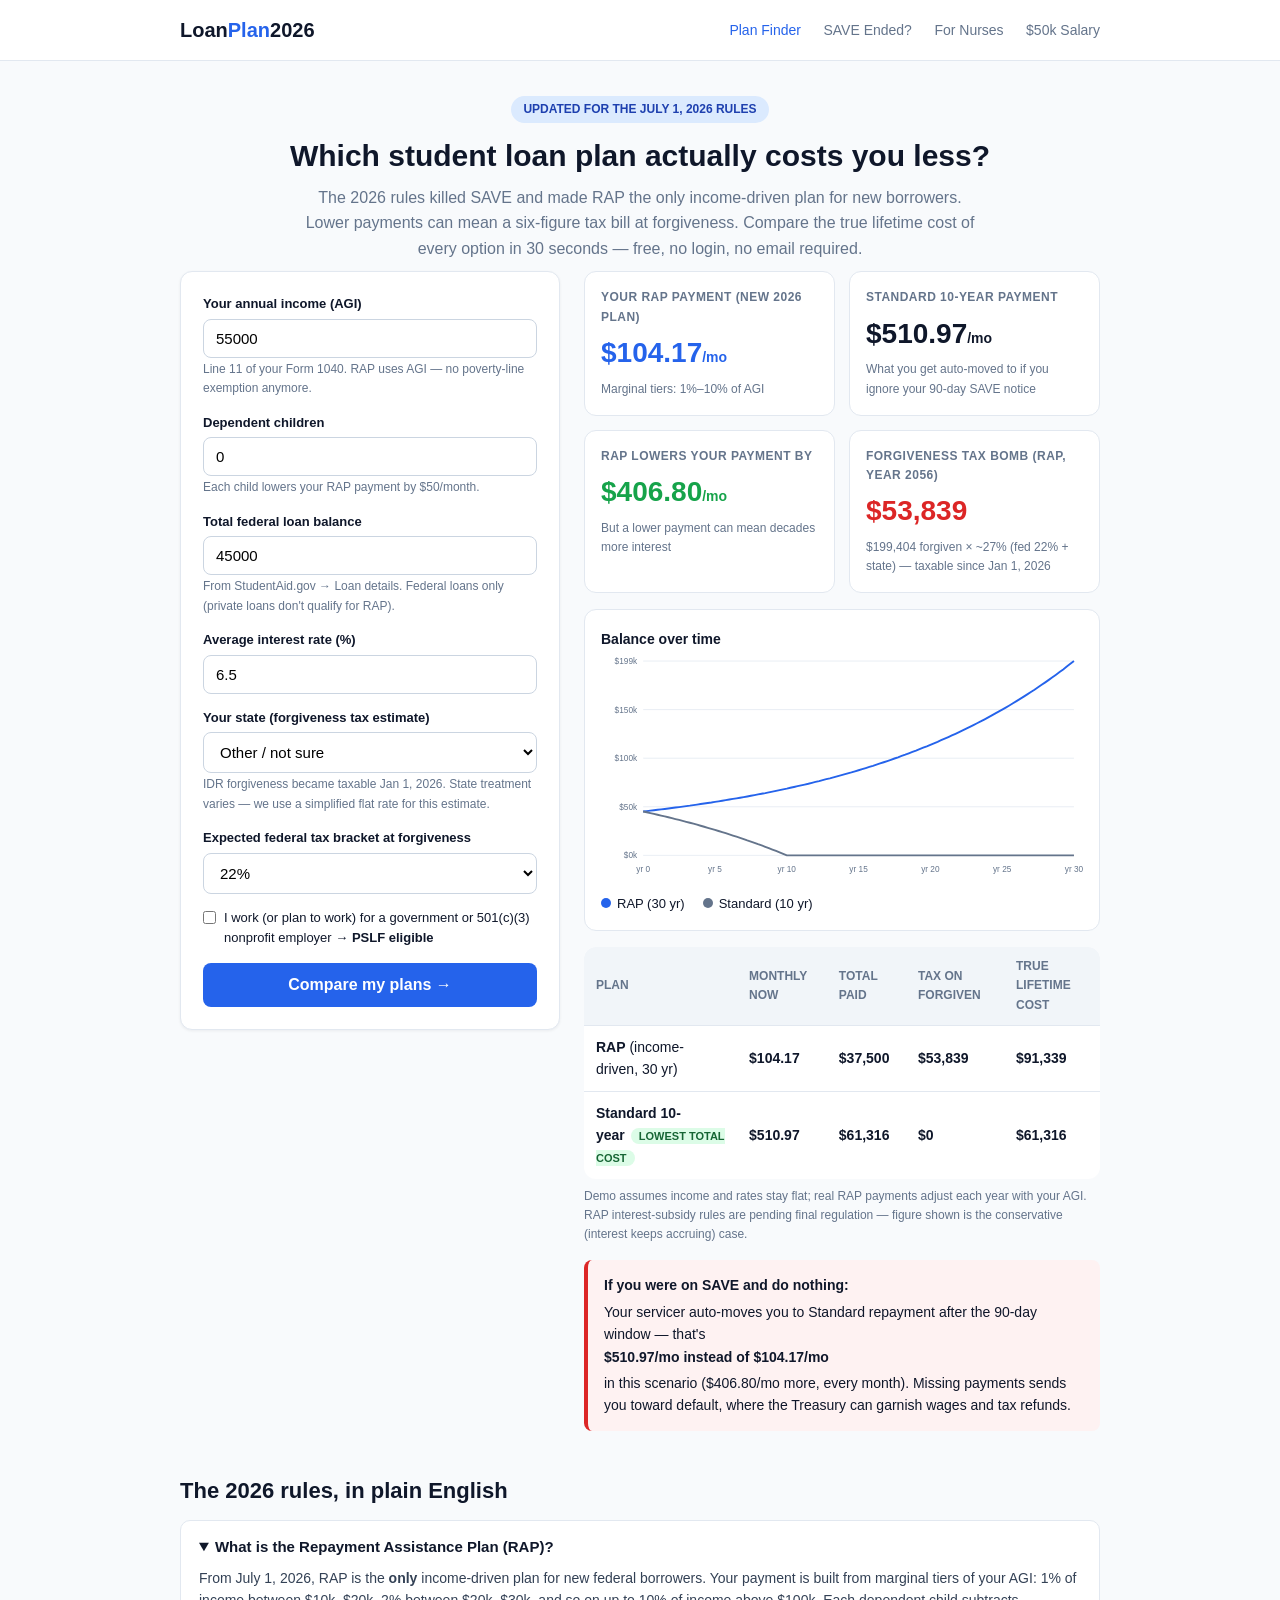
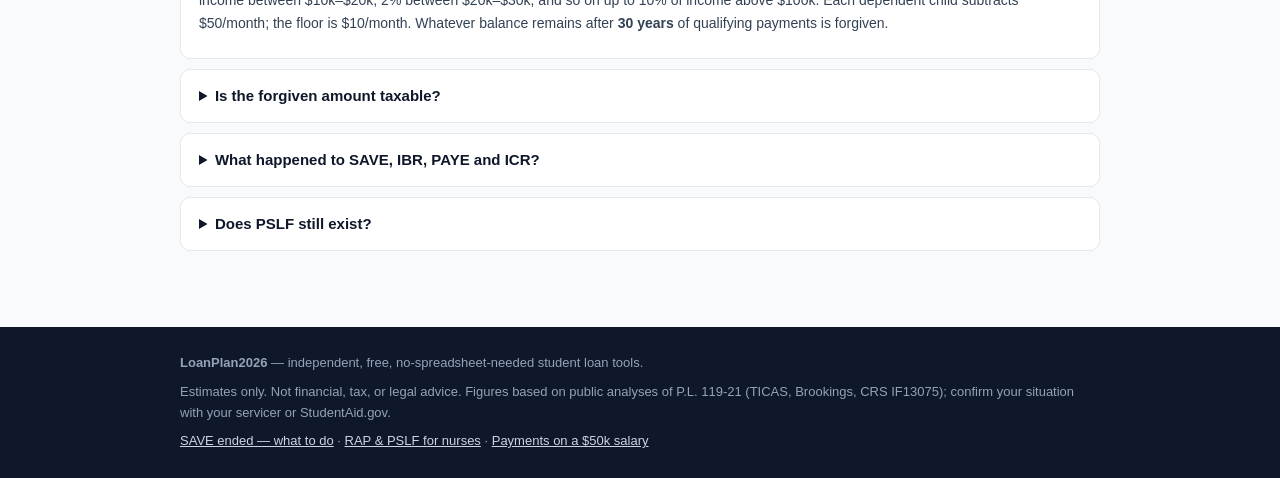
==== student-loans/index.html @ acb49d9b "Restructure finance vertical: tools under /student-loans/, add root hub Prepares the repo as a multi" ====
<!DOCTYPE html>
<html lang="en">
<head>
<meta charset="UTF-8">
<meta name="viewport" content="width=device-width, initial-scale=1.0">
<title>Student Loan Repayment Plan Finder 2026 — RAP vs Standard vs PSLF Calculator</title>
<meta name="description" content="Free calculator: compare the new Repayment Assistance Plan (RAP), Standard 10-year, and PSLF under the July 2026 rules. See your monthly payment, lifetime cost, and the forgiveness tax bomb before your 90-day window closes.">
<link rel="icon" href="data:,">
<link rel="stylesheet" href="style.css">
<script type="application/ld+json">
{
  "@context": "https://schema.org",
  "@type": "FAQPage",
  "mainEntity": [
    {
      "@type": "Question",
      "name": "What is the Repayment Assistance Plan (RAP)?",
      "acceptedAnswer": { "@type": "Answer", "text": "RAP is the only income-driven repayment plan available to new federal student loan borrowers from July 1, 2026. Payments are calculated on marginal tiers of 1% to 10% of your adjusted gross income, minus $50 per month per dependent child, with a $10 minimum. Remaining balances are forgiven after 30 years." }
    },
    {
      "@type": "Question",
      "name": "Is student loan forgiveness still tax-free?",
      "acceptedAnswer": { "@type": "Answer", "text": "No, except for PSLF. Since January 1, 2026, amounts forgiven under income-driven plans like RAP count as taxable income. Forgiveness under Public Service Loan Forgiveness remains federally tax-free." }
    },
    {
      "@type": "Question",
      "name": "What happens to SAVE plan borrowers?",
      "acceptedAnswer": { "@type": "Answer", "text": "The SAVE plan ended July 1, 2026. Borrowers get a 90-day window after servicer notification to pick a new plan; anyone who does not choose is automatically moved to Standard repayment, which usually means a much higher monthly payment." }
    }
  ]
}
</script>
</head>
<body>

<header class="site">
  <div class="container">
    <a class="logo" href="index.html">Loan<span>Plan</span>2026</a>
    <nav class="site">
      <a href="index.html" class="active">Plan Finder</a>
      <a href="save-transition.html">SAVE Ended?</a>
      <a href="nurses.html">For Nurses</a>
      <a href="income-50k.html">$50k Salary</a>
    </nav>
  </div>
</header>

<div class="container">
</div>

<div class="container hero">
  <div class="badge">UPDATED FOR THE JULY 1, 2026 RULES</div>
  <h1>Which student loan plan actually costs you less?</h1>
  <p class="sub">The 2026 rules killed SAVE and made RAP the only income-driven plan for new borrowers. Lower payments can mean a six-figure tax bill at forgiveness. Compare the true lifetime cost of every option in 30 seconds — free, no login, no email required.</p>
</div>

<main class="container">
  <div class="calc-wrap">

    <!-- ============ INPUT FORM ============ -->
    <div class="card">
      <form id="calc-form" data-defaults='{"agi":55000,"children":0,"balance":45000,"rate":6.5}'>
        <div class="field">
          <label for="agi">Your annual income (AGI)</label>
          <input type="number" id="agi" name="agi" min="0" step="1" value="55000" required>
          <div class="hint">Line 11 of your Form 1040. RAP uses AGI — no poverty-line exemption anymore.</div>
        </div>
        <div class="field">
          <label for="children">Dependent children</label>
          <input type="number" id="children" name="children" min="0" max="10" value="0">
          <div class="hint">Each child lowers your RAP payment by $50/month.</div>
        </div>
        <div class="field">
          <label for="balance">Total federal loan balance</label>
          <input type="number" id="balance" name="balance" min="0" step="1" value="45000" required>
          <div class="hint">From StudentAid.gov → Loan details. Federal loans only (private loans don't qualify for RAP).</div>
        </div>
        <div class="field">
          <label for="rate">Average interest rate (%)</label>
          <input type="number" id="rate" name="rate" min="0" max="15" step="0.01" value="6.5">
        </div>
        <div class="field">
          <label for="state">Your state (forgiveness tax estimate)</label>
          <select id="state" name="state">
            <option value="CA">California</option>
            <option value="NY">New York</option>
            <option value="MA">Massachusetts</option>
            <option value="IL">Illinois</option>
            <option value="PA">Pennsylvania</option>
            <option value="OH">Ohio</option>
            <option value="GA">Georgia</option>
            <option value="TX">Texas (no income tax)</option>
            <option value="FL">Florida (no income tax)</option>
            <option value="WA">Washington (no income tax)</option>
            <option value="TN">Tennessee (no income tax)</option>
            <option value="OTHER" selected>Other / not sure</option>
          </select>
          <div class="hint">IDR forgiveness became taxable Jan 1, 2026. State treatment varies — we use a simplified flat rate for this estimate.</div>
        </div>
        <div class="field">
          <label for="fedTax">Expected federal tax bracket at forgiveness</label>
          <select id="fedTax" name="fedTax">
            <option value="12">12%</option>
            <option value="22" selected>22%</option>
            <option value="24">24%</option>
            <option value="32">32%</option>
          </select>
        </div>
        <div class="checkline">
          <input type="checkbox" id="pslf" name="pslf">
          <label for="pslf">I work (or plan to work) for a government or 501(c)(3) nonprofit employer → <b>PSLF eligible</b></label>
        </div>
        <button type="submit" class="primary">Compare my plans →</button>
</form>
    </div>

    <!-- ============ RESULTS ============ -->
    <div id="results">
      <div id="cards" class="result-grid"></div>
      <div class="chart-box">
        <b style="font-size:14px">Balance over time</b>
        <div id="chart"></div>
        <div id="legend" class="legend"></div>
      </div>
      <div id="compare-table"></div>
      <div id="do-nothing"></div>
</div>
  </div>

  <section class="block faq">
    <h2>The 2026 rules, in plain English</h2>
    <details open>
      <summary>What is the Repayment Assistance Plan (RAP)?</summary>
      <p>From July 1, 2026, RAP is the <b>only</b> income-driven plan for new federal borrowers. Your payment is built from marginal tiers of your AGI: 1% of income between $10k–$20k, 2% between $20k–$30k, and so on up to 10% of income above $100k. Each dependent child subtracts $50/month; the floor is $10/month. Whatever balance remains after <b>30 years</b> of qualifying payments is forgiven.</p>
    </details>
    <details>
      <summary>Is the forgiven amount taxable?</summary>
      <p><b>Yes — this is the trap.</b> The federal tax exclusion for IDR forgiveness expired, and since January 1, 2026 forgiven balances are taxable income. A borrower with $80k forgiven could owe ~$20k+ in tax in the year of forgiveness. <b>PSLF forgiveness remains tax-free</b>, which is why the PSLF track wins for public-service workers. Some states also tax the forgiven amount; our calculator estimates both.</p>
    </details>
    <details>
      <summary>What happened to SAVE, IBR, PAYE and ICR?</summary>
      <p>SAVE ended July 1, 2026. If you were enrolled, your servicer notifies you and you have <b>90 days</b> to choose a new plan — otherwise you are auto-moved to Standard repayment (often 3–5× the RAP payment). Old IBR remains available to existing borrowers; PAYE and ICR sunset by July 1, 2028. New borrowers cannot get any of them.</p>
    </details>
    <details>
      <summary>Does PSLF still exist?</summary>
      <p>Yes. The 120-payment / 10-year structure survives, RAP payments count, and PSLF forgiveness stays tax-free. But the new "Tiered Standard" plan does <b>not</b> count toward PSLF — picking the wrong plan can waste years of progress. See <a href="nurses.html">our guide for nurses</a> for the PSLF-specific math.</p>
    </details>
  </section>

</main>

<footer class="site">
  <div class="container">
    <div><b>LoanPlan2026</b> — independent, free, no-spreadsheet-needed student loan tools.</div>
    <div>Estimates only. Not financial, tax, or legal advice. Figures based on public analyses of P.L. 119-21 (TICAS, Brookings, CRS IF13075); confirm your situation with your servicer or StudentAid.gov.</div>
    <div><a href="save-transition.html">SAVE ended — what to do</a> · <a href="nurses.html">RAP & PSLF for nurses</a> · <a href="income-50k.html">Payments on a $50k salary</a></div>
  </div>
</footer>

<script src="calc.js"></script>
</body>
</html>
---- student-loans/style.css ----
:root {
  --blue: #2563eb;
  --blue-dark: #1e40af;
  --green: #16a34a;
  --red: #dc2626;
  --ink: #0f172a;
  --muted: #64748b;
  --bg: #f8fafc;
  --card: #ffffff;
  --line: #e2e8f0;
}
* { box-sizing: border-box; margin: 0; padding: 0; }
body {
  font-family: -apple-system, BlinkMacSystemFont, "Segoe UI", Roboto, Helvetica, Arial, sans-serif;
  color: var(--ink);
  background: var(--bg);
  line-height: 1.6;
}
a { color: var(--blue); }
.container { max-width: 960px; margin: 0 auto; padding: 0 20px; }

/* ===== Header ===== */
header.site {
  background: var(--card); border-bottom: 1px solid var(--line);
  padding: 14px 0;
}
header.site .container { display: flex; align-items: center; justify-content: space-between; flex-wrap: wrap; gap: 10px; }
.logo { font-size: 20px; font-weight: 800; color: var(--ink); text-decoration: none; }
.logo span { color: var(--blue); }
nav.site a { margin-left: 18px; text-decoration: none; color: var(--muted); font-size: 14px; font-weight: 500; }
nav.site a:hover, nav.site a.active { color: var(--blue); }

/* ===== Hero / content ===== */
.hero { padding: 34px 0 10px; text-align: center; }
.hero h1 { font-size: 30px; line-height: 1.25; margin-bottom: 10px; }
.hero p.sub { color: var(--muted); font-size: 16px; max-width: 680px; margin: 0 auto; }
.badge {
  display: inline-block; background: #dbeafe; color: var(--blue-dark);
  font-size: 12px; font-weight: 700; padding: 4px 12px; border-radius: 999px; margin-bottom: 14px;
}

section.block { padding: 26px 0; }
h2 { font-size: 22px; margin-bottom: 12px; }
h3 { font-size: 17px; margin: 18px 0 8px; }
p { margin-bottom: 10px; }
ul.plain { margin: 8px 0 14px 22px; }
ul.plain li { margin-bottom: 6px; }

/* ===== Calculator ===== */
.calc-wrap { display: grid; grid-template-columns: 380px 1fr; gap: 24px; align-items: start; }
@media (max-width: 860px) { .calc-wrap { grid-template-columns: 1fr; } }
.card {
  background: var(--card); border: 1px solid var(--line); border-radius: 12px;
  padding: 22px; box-shadow: 0 1px 3px rgba(15,23,42,.06);
}
.field { margin-bottom: 14px; }
.field label { display: block; font-size: 13px; font-weight: 600; margin-bottom: 4px; }
.field .hint { font-size: 12px; color: var(--muted); margin-top: 2px; }
.field input[type=number], .field select {
  width: 100%; padding: 10px 12px; border: 1px solid #cbd5e1; border-radius: 8px;
  font-size: 15px; background: #fff;
}
.field input:focus, .field select:focus { outline: 2px solid var(--blue); border-color: transparent; }
.checkline { display: flex; align-items: flex-start; gap: 8px; font-size: 13px; margin-bottom: 14px; }
.checkline input { margin-top: 3px; }
button.primary {
  width: 100%; padding: 13px; background: var(--blue); color: #fff; border: none;
  border-radius: 8px; font-size: 16px; font-weight: 700; cursor: pointer;
}
button.primary:hover { background: var(--blue-dark); }
a.primary {
  display: inline-block; padding: 13px 22px; background: var(--blue); color: #fff;
  border-radius: 8px; font-size: 16px; font-weight: 700; text-decoration: none;
}
a.primary:hover { background: var(--blue-dark); }

/* ===== Results ===== */
.result-grid { display: grid; grid-template-columns: 1fr 1fr; gap: 14px; margin-bottom: 16px; }
@media (max-width: 560px) { .result-grid { grid-template-columns: 1fr; } }
.metric {
  background: var(--card); border: 1px solid var(--line); border-radius: 12px; padding: 16px;
}
.metric .label { font-size: 12px; color: var(--muted); font-weight: 600; text-transform: uppercase; letter-spacing: .04em; }
.metric .value { font-size: 28px; font-weight: 800; margin: 4px 0; }
.metric .note { font-size: 12px; color: var(--muted); }
.metric.good .value { color: var(--green); }
.metric.bad .value { color: var(--red); }
.metric.blue .value { color: var(--blue); }

.chart-box { background: var(--card); border: 1px solid var(--line); border-radius: 12px; padding: 16px; margin-bottom: 16px; }
.legend { display: flex; gap: 18px; font-size: 13px; margin-top: 8px; flex-wrap: wrap; }
.legend .dot { display: inline-block; width: 10px; height: 10px; border-radius: 50%; margin-right: 6px; }

table.compare { width: 100%; border-collapse: collapse; font-size: 14px; background: var(--card); border-radius: 12px; overflow: hidden; }
table.compare th, table.compare td { padding: 10px 12px; text-align: left; border-bottom: 1px solid var(--line); }
table.compare th { background: #f1f5f9; font-size: 12px; text-transform: uppercase; color: var(--muted); }
table.compare td.num { font-variant-numeric: tabular-nums; font-weight: 600; }
table.compare tr:last-child td { border-bottom: none; }
.best-tag { background: #dcfce7; color: #166534; font-size: 11px; font-weight: 700; padding: 2px 8px; border-radius: 999px; margin-left: 6px; }

.alert {
  border-left: 4px solid var(--red); background: #fef2f2; border-radius: 8px;
  padding: 14px 16px; font-size: 14px; margin: 16px 0;
}
.alert.warn { border-color: #f59e0b; background: #fffbeb; }
.alert.ok { border-color: var(--green); background: #f0fdf4; }
.alert b { display: block; margin-bottom: 4px; }

#warn { display: none; }
#results.invalid > div:not(#warn) { display: none; }
#results.invalid > #warn { display: block; }


/* ===== FAQ / footer ===== */
.faq details { background: var(--card); border: 1px solid var(--line); border-radius: 10px; padding: 14px 18px; margin-bottom: 10px; }
.faq summary { font-weight: 700; cursor: pointer; font-size: 15px; }
.faq details p { margin-top: 8px; color: #334155; font-size: 14px; }

footer.site {
  margin-top: 40px; background: var(--ink); color: #94a3b8; font-size: 13px; padding: 26px 0;
}
footer.site .container { display: flex; flex-direction: column; gap: 8px; }
footer.site a { color: #cbd5e1; }

/* checklist page */
.steps { counter-reset: step; }
.step {
  background: var(--card); border: 1px solid var(--line); border-radius: 12px;
  padding: 18px 18px 18px 62px; margin-bottom: 14px; position: relative;
}
.step::before {
  counter-increment: step; content: counter(step);
  position: absolute; left: 16px; top: 18px;
  width: 30px; height: 30px; border-radius: 50%;
  background: var(--blue); color: #fff; font-weight: 800;
  display: flex; align-items: center; justify-content: center; font-size: 15px;
}
.step b { display: block; margin-bottom: 4px; font-size: 15px; }
.step p { font-size: 14px; color: #334155; margin: 0; }
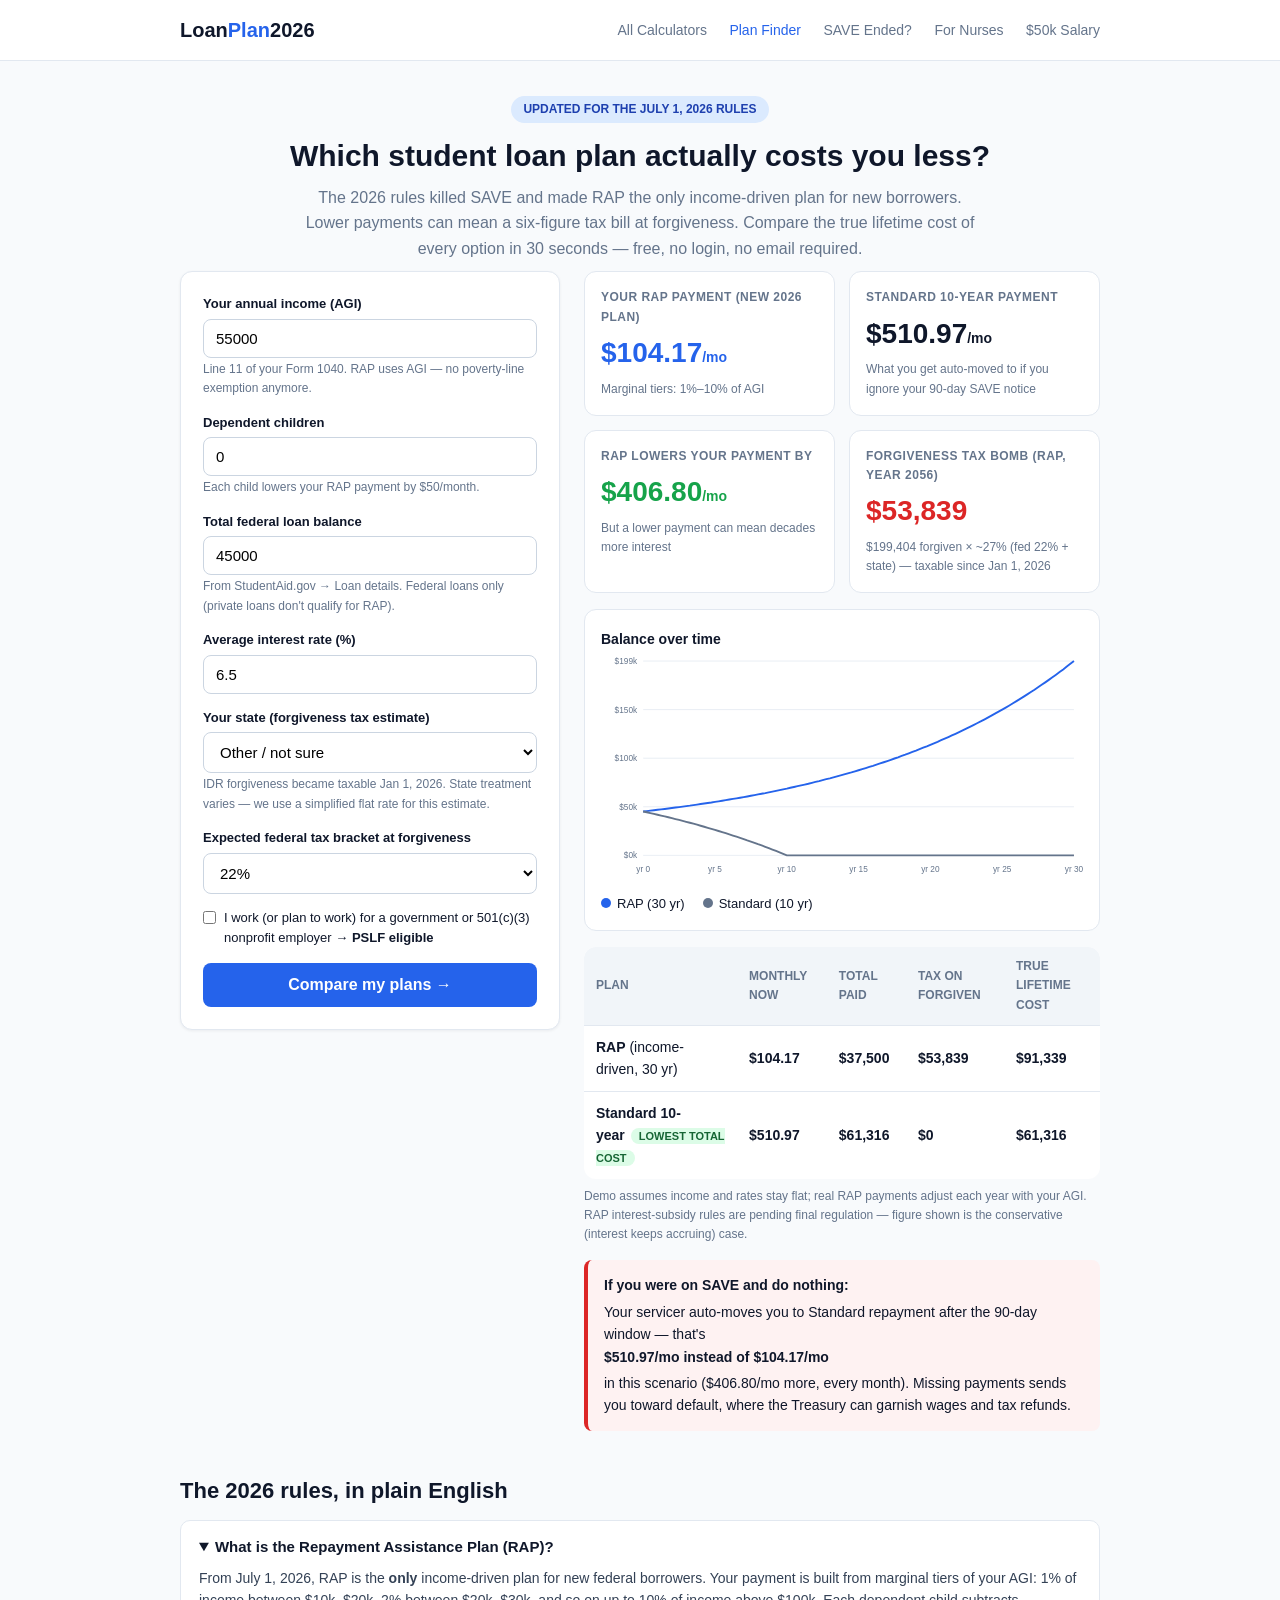
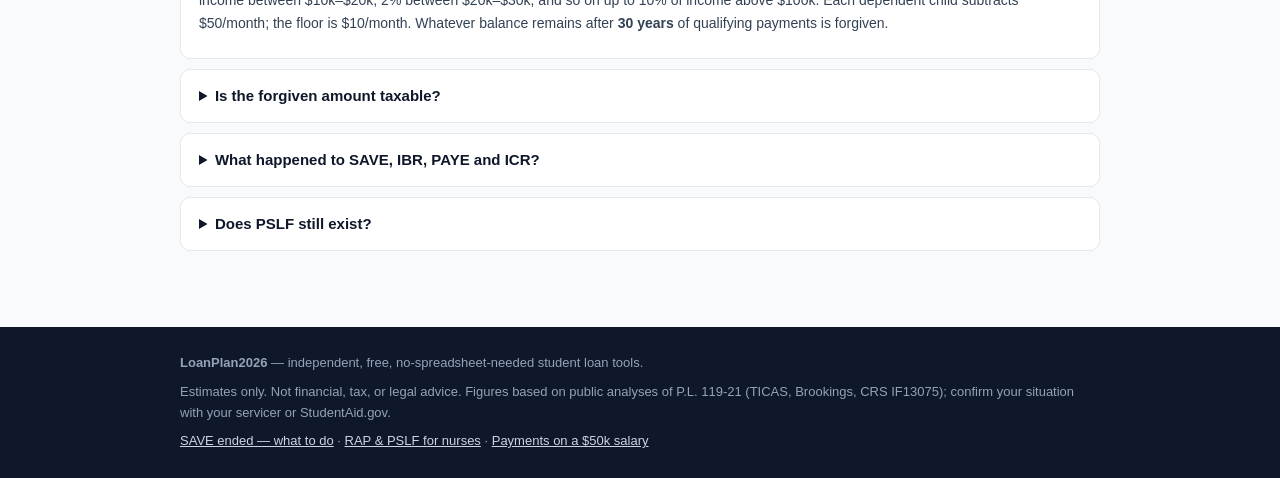
==== commit c7295ce9: "feat(seo): 补齐搜索引擎配置——canonical/OG/Twitter 卡、robots.txt、sitemap.xml、404 页、favicon、OG 分享图、面包屑与站点结构化数据" ====
--- a/student-loans/index.html
+++ b/student-loans/index.html
@@ -5,7 +5,6 @@
 <meta name="viewport" content="width=device-width, initial-scale=1.0">
 <title>Student Loan Repayment Plan Finder 2026 — RAP vs Standard vs PSLF Calculator</title>
 <meta name="description" content="Free calculator: compare the new Repayment Assistance Plan (RAP), Standard 10-year, and PSLF under the July 2026 rules. See your monthly payment, lifetime cost, and the forgiveness tax bomb before your 90-day window closes.">
-<link rel="icon" href="data:,">
 <link rel="stylesheet" href="style.css">
 <script type="application/ld+json">
 {
@@ -30,6 +29,22 @@
   ]
 }
 </script>
+<!-- seo-meta -->
+<link rel="canonical" href="https://hnyxgxm.github.io/loan-plan-2026/student-loans/">
+<link rel="icon" type="image/svg+xml" href="../favicon.svg">
+<meta property="og:site_name" content="LoanPlan2026">
+<meta property="og:type" content="website">
+<meta property="og:title" content="Student Loan Repayment Plan Finder 2026 — RAP vs Standard vs PSLF Calculator">
+<meta property="og:description" content="Free calculator: compare the new Repayment Assistance Plan (RAP), Standard 10-year, and PSLF under the July 2026 rules. See your monthly payment, lifetime cost, and the forgiveness tax bomb before your 90-day window closes.">
+<meta property="og:url" content="https://hnyxgxm.github.io/loan-plan-2026/student-loans/">
+<meta property="og:image" content="https://hnyxgxm.github.io/loan-plan-2026/student-loans/og.png">
+<meta property="og:image:width" content="1200">
+<meta property="og:image:height" content="630">
+<meta name="twitter:card" content="summary_large_image">
+<meta name="twitter:title" content="Student Loan Repayment Plan Finder 2026 — RAP vs Standard vs PSLF Calculator">
+<meta name="twitter:description" content="Free calculator: compare the new Repayment Assistance Plan (RAP), Standard 10-year, and PSLF under the July 2026 rules. See your monthly payment, lifetime cost, and the forgiveness tax bomb before your 90-day window closes.">
+<meta name="twitter:image" content="https://hnyxgxm.github.io/loan-plan-2026/student-loans/og.png">
+<script type="application/ld+json">{"@context": "https://schema.org", "@type": "BreadcrumbList", "itemListElement": [{"@type": "ListItem", "position": 1, "name": "Home", "item": "https://hnyxgxm.github.io/loan-plan-2026/"}, {"@type": "ListItem", "position": 2, "name": "Student Loans 2026", "item": "https://hnyxgxm.github.io/loan-plan-2026/student-loans/"}]}</script>
 </head>
 <body>
 
@@ -37,6 +52,7 @@
   <div class="container">
     <a class="logo" href="index.html">Loan<span>Plan</span>2026</a>
     <nav class="site">
+      <a href="../index.html">All Calculators</a>
       <a href="index.html" class="active">Plan Finder</a>
       <a href="save-transition.html">SAVE Ended?</a>
       <a href="nurses.html">For Nurses</a>
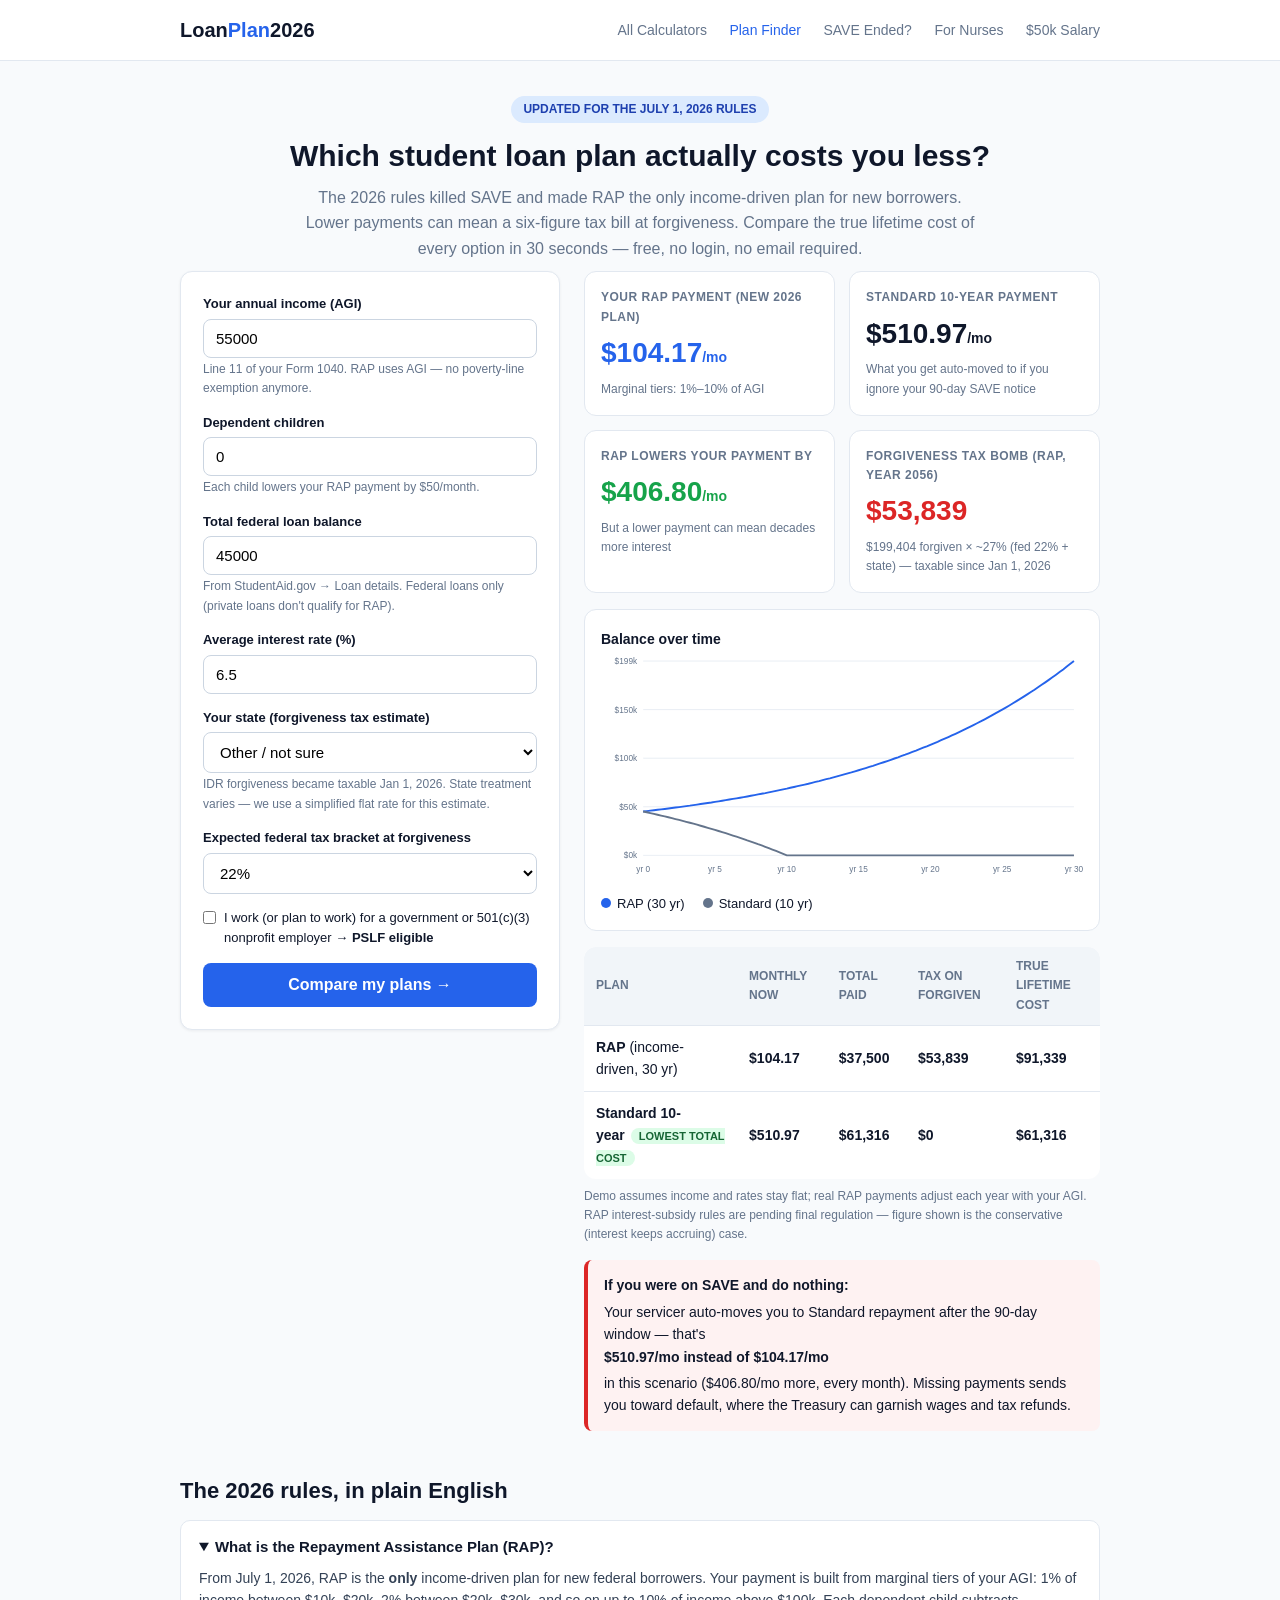
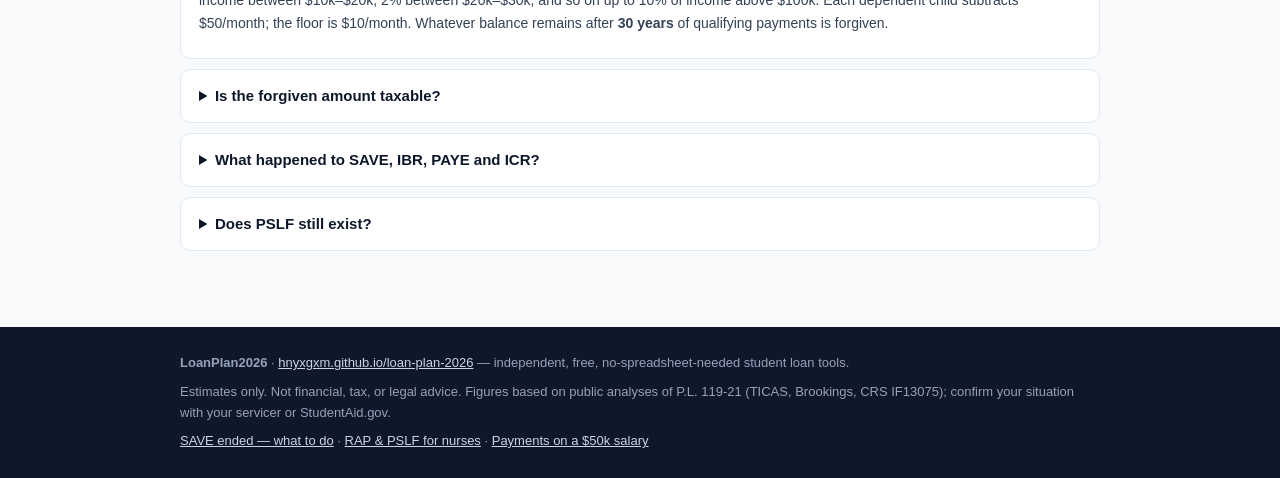
==== commit 3ebb69f4: "Put the published address in the footer brand line The footer named the product but not where it liv" ====
--- a/student-loans/index.html
+++ b/student-loans/index.html
@@ -28,6 +28,14 @@
     }
   ]
 }
+</script>
+<!-- Google tag (gtag.js) -->
+<script async src="https://www.googletagmanager.com/gtag/js?id=G-7WXY3LFMZS"></script>
+<script>
+  window.dataLayer = window.dataLayer || [];
+  function gtag(){dataLayer.push(arguments);}
+  gtag('js', new Date());
+  gtag('config', 'G-7WXY3LFMZS');
 </script>
 <!-- seo-meta -->
 <link rel="canonical" href="https://hnyxgxm.github.io/loan-plan-2026/student-loans/">
@@ -167,12 +175,12 @@
 
 <footer class="site">
   <div class="container">
-    <div><b>LoanPlan2026</b> — independent, free, no-spreadsheet-needed student loan tools.</div>
+    <div><b>LoanPlan2026</b> · <a href="https://hnyxgxm.github.io/loan-plan-2026/">hnyxgxm.github.io/loan-plan-2026</a> — independent, free, no-spreadsheet-needed student loan tools.</div>
     <div>Estimates only. Not financial, tax, or legal advice. Figures based on public analyses of P.L. 119-21 (TICAS, Brookings, CRS IF13075); confirm your situation with your servicer or StudentAid.gov.</div>
     <div><a href="save-transition.html">SAVE ended — what to do</a> · <a href="nurses.html">RAP & PSLF for nurses</a> · <a href="income-50k.html">Payments on a $50k salary</a></div>
   </div>
 </footer>
 
-<script src="calc.js"></script>
+<script src="calc.js?v=20260905"></script>
 </body>
 </html>
